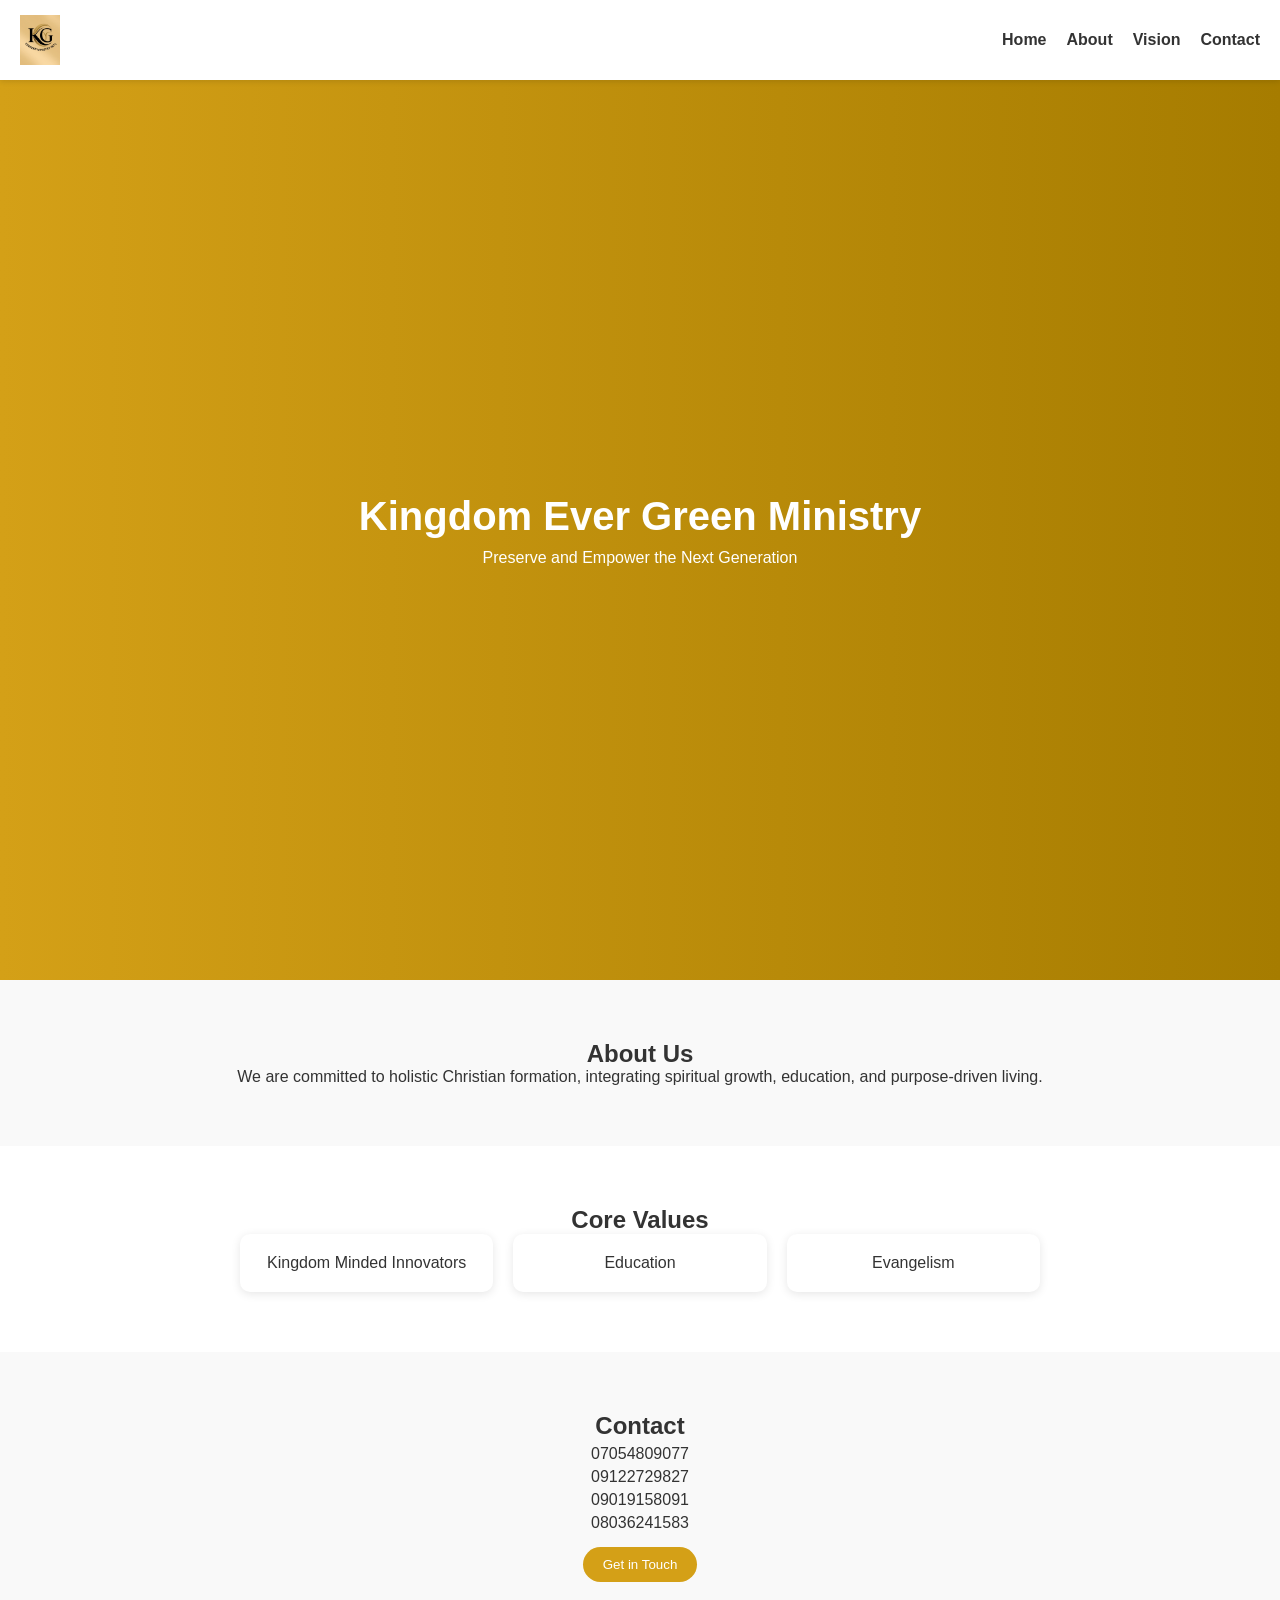
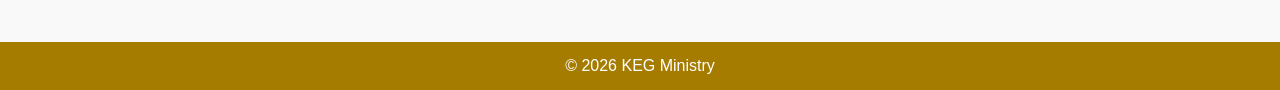
==== index.html @ 03201cab "added initial files for static website preview" ====
<!doctype html>
<html lang="en">
  <head>
    <meta charset="UTF-8" />
    <meta name="viewport" content="width=device-width, initial-scale=1.0" />
    <title>KEG Ministry</title>
    <link rel="stylesheet" href="./style.css" />
  </head>
  <body>
    <nav>
      <img src="logo.jpg" alt="KEG Logo" style="height: 50px" />
      <ul>
        <li><a href="#home">Home</a></li>
        <li><a href="#about">About</a></li>
        <li><a href="#vision">Vision</a></li>
        <li><a href="#contact">Contact</a></li>
      </ul>
    </nav>

    <section class="hero" id="home">
      <h1>Kingdom Ever Green Ministry</h1>
      <p>Preserve and Empower the Next Generation</p>
    </section>

    <section id="about" class="bg-light">
      <h2>About Us</h2>
      <p>
        We are committed to holistic Christian formation, integrating spiritual
        growth, education, and purpose-driven living.
      </p>
    </section>

    <section id="vision">
      <h2>Core Values</h2>
      <div class="cards">
        <div class="card">Kingdom Minded Innovators</div>
        <div class="card">Education</div>
        <div class="card">Evangelism</div>
      </div>
    </section>

    <section id="contact" class="bg-light contact">
      <h2>Contact</h2>
      <p>07054809077</p>
      <p>09122729827</p>
      <p>09019158091</p>
      <p>08036241583</p>
      <button onclick="contactAlert()">Get in Touch</button>
    </section>

    <footer>© <span id="year"></span> KEG Ministry</footer>

    <script>
      function contactAlert() {
        alert('Call or WhatsApp the church using the numbers provided.');
      }

      document.getElementById('year').textContent = new Date().getFullYear();
    </script>
  </body>
</html>
---- style.css ----
:root {
      --primary: #d4a017;
      --primary-dark: #a67c00;
      --bg-light: #f9f9f9;
      --text: #333;
    }

    * {
      margin: 0;
      padding: 0;
      box-sizing: border-box;
      font-family: Arial, sans-serif;
    }

    body {
      color: var(--text);
    }

    nav {
      display: flex;
      justify-content: space-between;
      align-items: center;
      padding: 15px 20px;
      background: white;
      position: sticky;
      top: 0;
      box-shadow: 0 2px 5px rgba(0,0,0,0.1);
      z-index: 1000;
    }

    nav h1 {
      color: var(--primary);
    }

    nav ul {
      list-style: none;
      display: flex;
      gap: 20px;
    }

    nav a {
      text-decoration: none;
      color: var(--text);
      font-weight: bold;
    }

    nav a:hover {
      color: var(--primary);
    }

    .hero {
      height: 100vh;
      background: linear-gradient(to right, var(--primary), var(--primary-dark));
      color: white;
      display: flex;
      flex-direction: column;
      justify-content: center;
      align-items: center;
      text-align: center;
      padding: 20px;
    }

    .hero h1 {
      font-size: 2.5rem;
      margin-bottom: 10px;
    }

    section {
      padding: 60px 20px;
      text-align: center;
    }

    .bg-light {
      background: var(--bg-light);
    }

    .cards {
      display: grid;
      grid-template-columns: repeat(auto-fit, minmax(200px, 1fr));
      gap: 20px;
      max-width: 800px;
      margin: auto;
    }

    .card {
      padding: 20px;
      background: white;
      border-radius: 10px;
      box-shadow: 0 2px 10px rgba(0,0,0,0.1);
      transition: transform 0.3s;
    }

    .card:hover {
      transform: translateY(-5px);
    }

    .contact p {
      margin: 5px 0;
    }

    button {
      margin-top: 10px;
      padding: 10px 20px;
      border: none;
      background: var(--primary);
      color: white;
      border-radius: 20px;
      cursor: pointer;
    }

    button:hover {
      background: var(--primary-dark);
    }

    footer {
      background: var(--primary-dark);
      color: white;
      text-align: center;
      padding: 15px;
    }

    @media (max-width: 600px) {
      .hero h1 {
        font-size: 2rem;
      }

      nav ul {
        display: none;
      }
    }
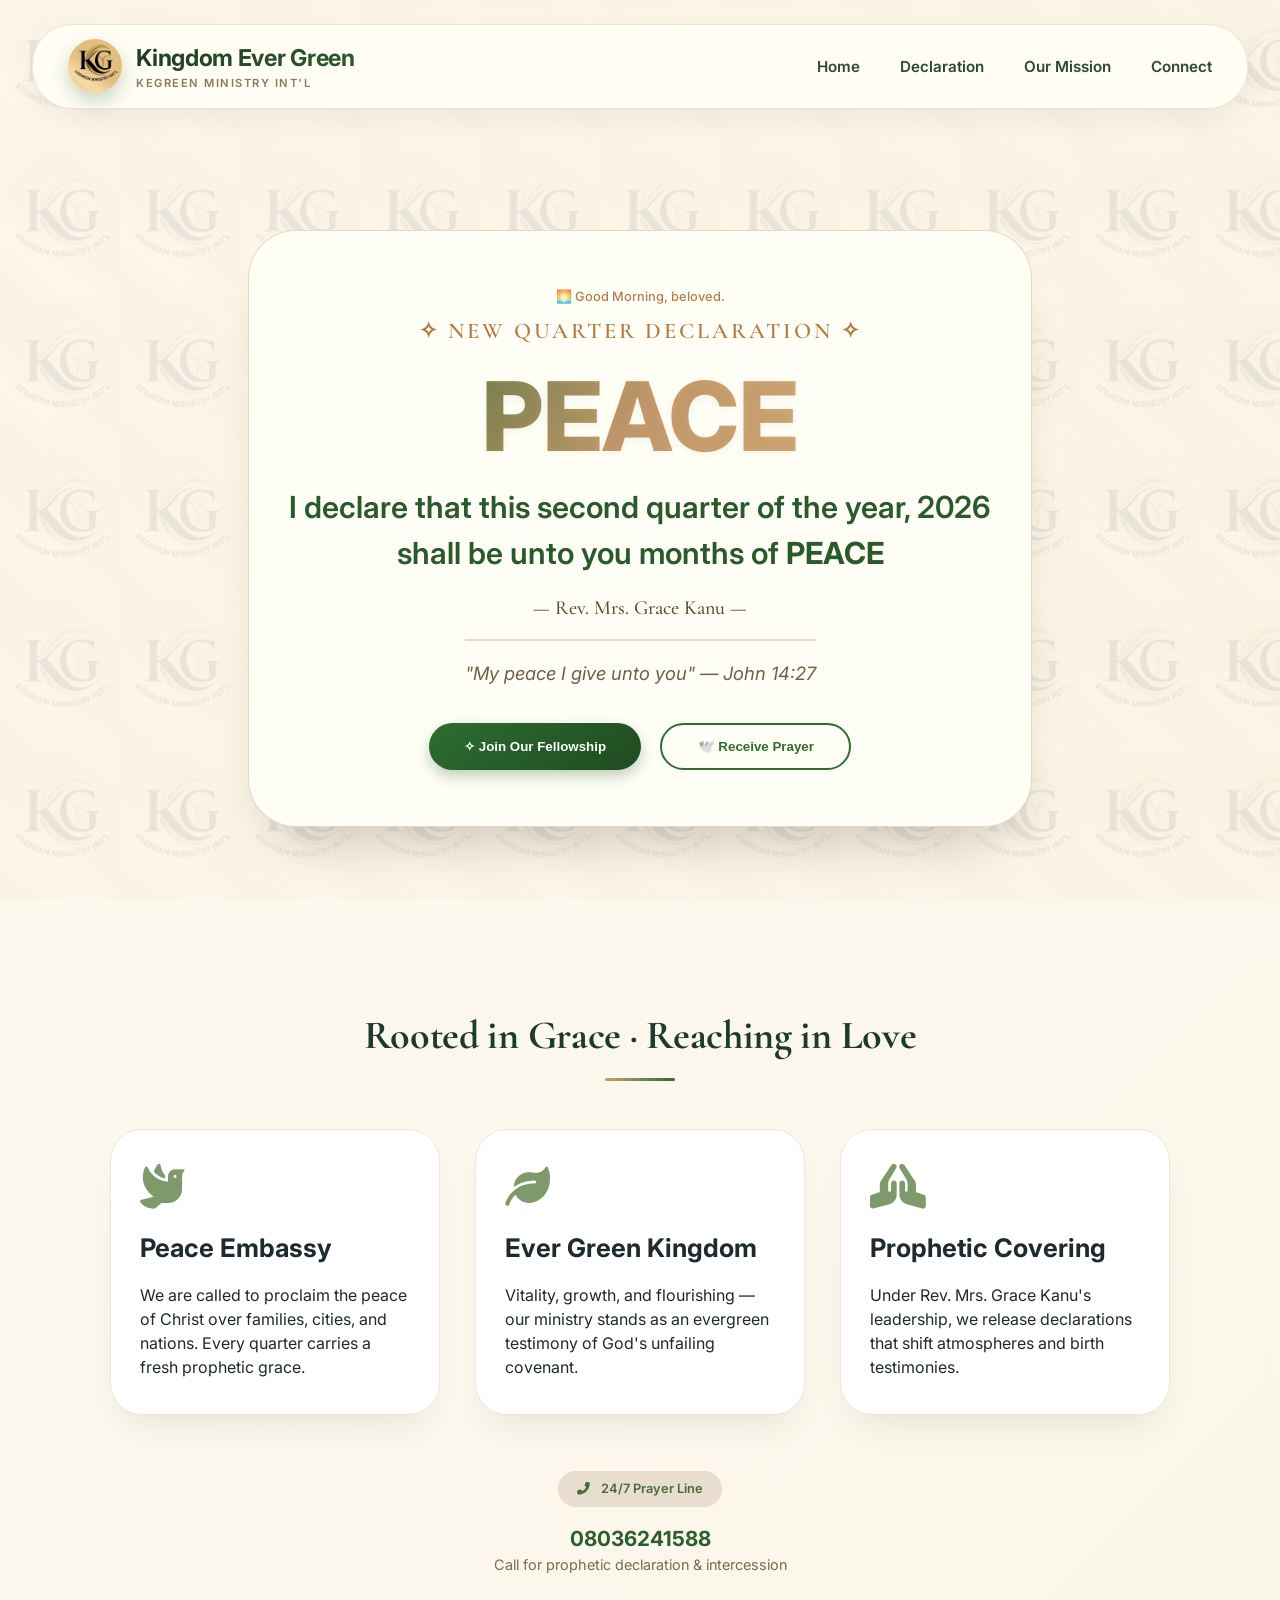
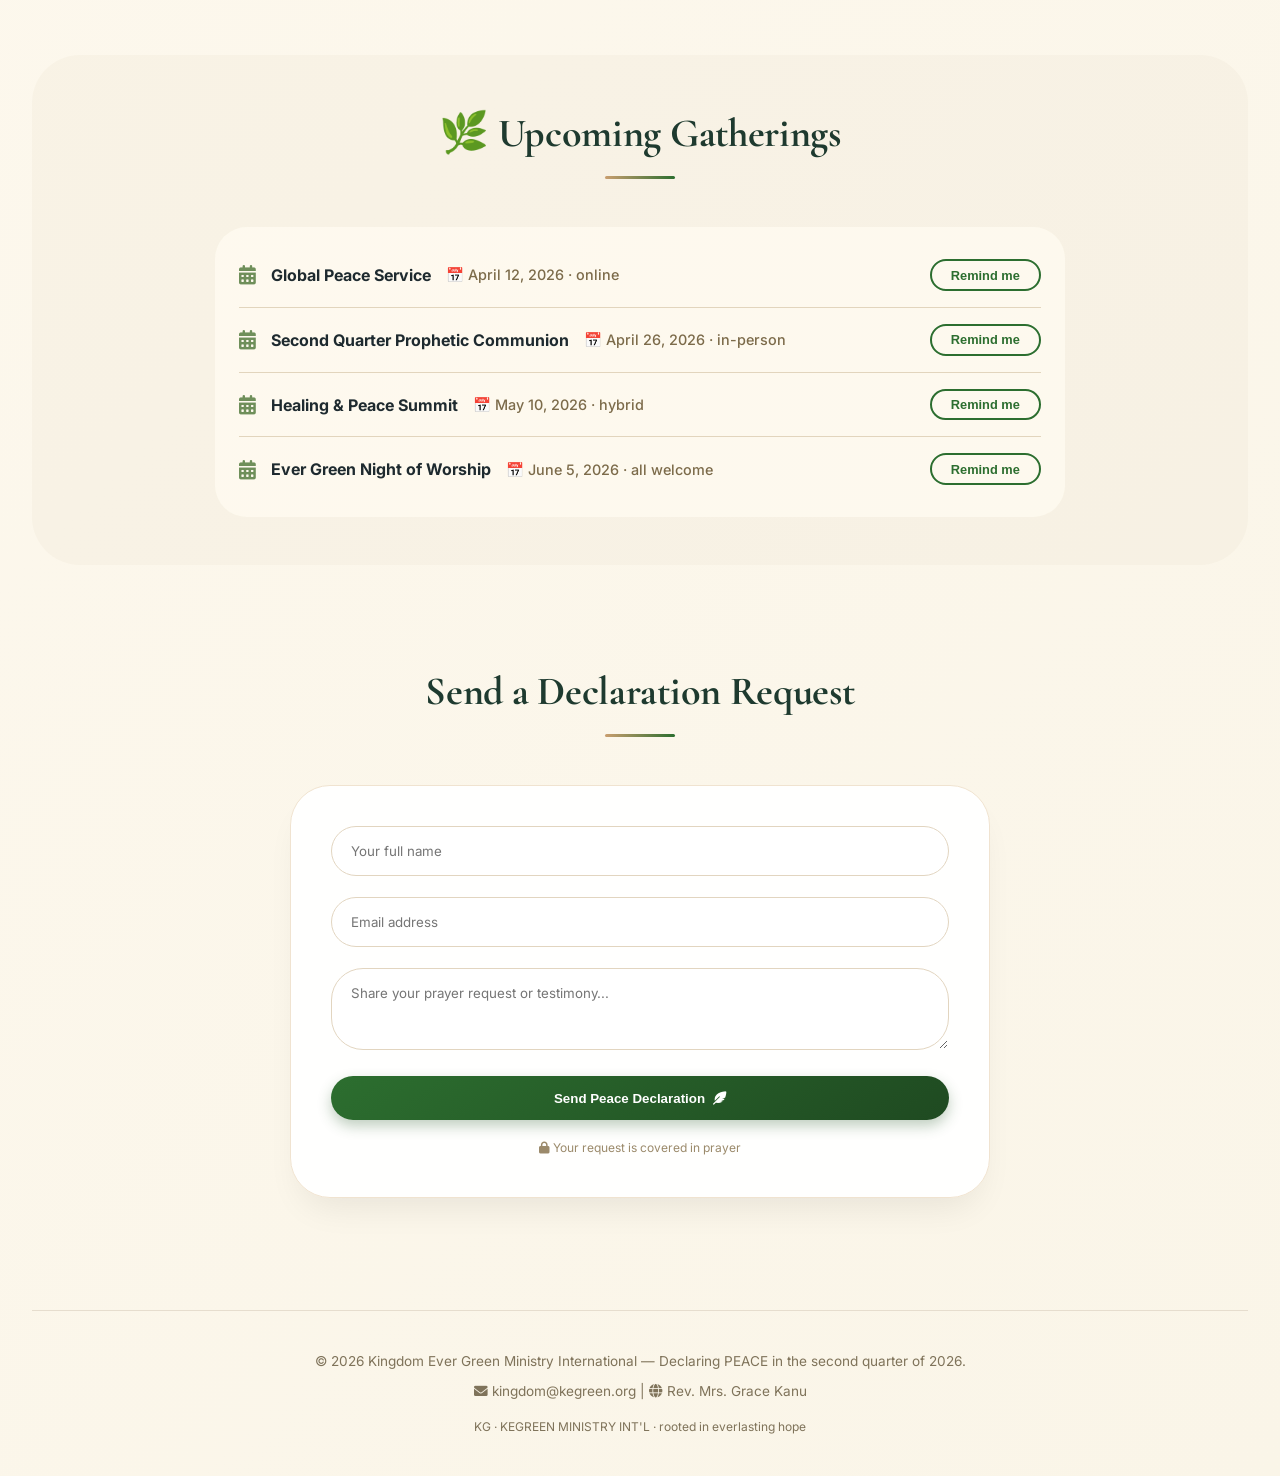
==== commit 131d7e2d: "added website files" ====
--- a/index.html
+++ b/index.html
@@ -2,60 +2,180 @@
 <html lang="en">
   <head>
     <meta charset="UTF-8" />
-    <meta name="viewport" content="width=device-width, initial-scale=1.0" />
-    <title>KEG Ministry</title>
-    <link rel="stylesheet" href="./style.css" />
+    <meta
+      name="viewport"
+      content="width=device-width, initial-scale=1.0, user-scalable=yes"
+    />
+    <title>Kingdom Ever Green Ministry | Peace Declaration 2026</title>
+
+    <!-- ========== FAVICON - Using logo.jpg ========== -->
+    <link rel="icon" type="image/jpeg" href="logo.jpg" />
+    <link rel="apple-touch-icon" href="logo.jpg" />
+
+    <!-- Google Fonts -->
+    <link
+      href="https://fonts.googleapis.com/css2?family=Inter:opsz,wght@14..32,300;14..32,400;14..32,500;14..32,600;14..32,700;14..32,800&family=Cormorant+Garamond:ital,wght@0,400;0,500;0,600;0,700;1,400&display=swap"
+      rel="stylesheet"
+    />
+
+    <!-- Font Awesome 6 -->
+    <link
+      rel="stylesheet"
+      href="https://cdnjs.cloudflare.com/ajax/libs/font-awesome/6.0.0-beta3/css/all.min.css"
+    />
+
+    <!-- External CSS -->
+    <link rel="stylesheet" href="style.css" />
   </head>
   <body>
-    <nav>
-      <img src="logo.jpg" alt="KEG Logo" style="height: 50px" />
-      <ul>
-        <li><a href="#home">Home</a></li>
-        <li><a href="#about">About</a></li>
-        <li><a href="#vision">Vision</a></li>
-        <li><a href="#contact">Contact</a></li>
-      </ul>
-    </nav>
+    <div class="logo-bg-pattern"></div>
+    <div class="app-wrapper">
+      <!-- Navigation -->
+      <nav class="glass-nav">
+        <div class="navbar">
+          <div class="logo-area">
+            <img src="logo.jpg" alt="KG Ministry Logo" class="logo-img" />
+            <div class="logo-text">
+              <h2>Kingdom Ever Green</h2>
+              <p>KEGREEN MINISTRY INT'L</p>
+            </div>
+          </div>
+          <ul class="nav-links">
+            <li><a href="#home">Home</a></li>
+            <li><a href="#declaration">Declaration</a></li>
+            <li><a href="#about">Our Mission</a></li>
+            <li><a href="#contact">Connect</a></li>
+          </ul>
+        </div>
+      </nav>
 
-    <section class="hero" id="home">
-      <h1>Kingdom Ever Green Ministry</h1>
-      <p>Preserve and Empower the Next Generation</p>
-    </section>
+      <!-- Hero + Declaration Section -->
+      <section id="home" class="hero-section fade-up">
+        <div class="declaration-card">
+          <h3>✧ NEW QUARTER DECLARATION ✧</h3>
+          <div class="peace-word">PEACE</div>
+          <div class="quarter-text">
+            I declare that this second quarter of the year, 2026<br />
+            shall be unto you months of <strong>PEACE</strong>
+          </div>
+          <p class="rev-signature">— Rev. Mrs. Grace Kanu —</p>
+          <div class="verse">"My peace I give unto you" — John 14:27</div>
+          <div class="btn-group">
+            <button class="btn-primary" id="joinBtn">
+              ✧ Join Our Fellowship
+            </button>
+            <button class="btn-outline" id="prayerBtn">
+              🕊️ Receive Prayer
+            </button>
+          </div>
+        </div>
+      </section>
 
-    <section id="about" class="bg-light">
-      <h2>About Us</h2>
-      <p>
-        We are committed to holistic Christian formation, integrating spiritual
-        growth, education, and purpose-driven living.
-      </p>
-    </section>
+      <!-- About / Mission -->
+      <section id="about" class="section fade-up">
+        <h2 class="section-title">Rooted in Grace · Reaching in Love</h2>
+        <div class="cards-grid">
+          <div class="card">
+            <i class="fas fa-dove"></i>
+            <h3>Peace Embassy</h3>
+            <p>
+              We are called to proclaim the peace of Christ over families,
+              cities, and nations. Every quarter carries a fresh prophetic
+              grace.
+            </p>
+          </div>
+          <div class="card">
+            <i class="fas fa-leaf"></i>
+            <h3>Ever Green Kingdom</h3>
+            <p>
+              Vitality, growth, and flourishing — our ministry stands as an
+              evergreen testimony of God's unfailing covenant.
+            </p>
+          </div>
+          <div class="card">
+            <i class="fas fa-hands-praying"></i>
+            <h3>Prophetic Covering</h3>
+            <p>
+              Under Rev. Mrs. Grace Kanu's leadership, we release declarations
+              that shift atmospheres and birth testimonies.
+            </p>
+          </div>
+        </div>
+        <div class="prayer-line-container">
+          <span class="prayer-badge"
+            ><i class="fas fa-phone-alt" style="margin-right: 8px"></i> 24/7
+            Prayer Line</span
+          >
+          <p class="phone-number">08036241588</p>
+          <p class="prayer-subtitle">
+            Call for prophetic declaration & intercession
+          </p>
+        </div>
+      </section>
 
-    <section id="vision">
-      <h2>Core Values</h2>
-      <div class="cards">
-        <div class="card">Kingdom Minded Innovators</div>
-        <div class="card">Education</div>
-        <div class="card">Evangelism</div>
-      </div>
-    </section>
+      <!-- Upcoming Events Section -->
+      <section class="section events-section fade-up">
+        <h2 class="section-title">🌿 Upcoming Gatherings</h2>
+        <div id="eventsList" class="events-container"></div>
+      </section>
 
-    <section id="contact" class="bg-light contact">
-      <h2>Contact</h2>
-      <p>07054809077</p>
-      <p>09122729827</p>
-      <p>09019158091</p>
-      <p>08036241583</p>
-      <button onclick="contactAlert()">Get in Touch</button>
-    </section>
+      <!-- Contact Form -->
+      <section id="contact" class="section fade-up">
+        <h2 class="section-title">Send a Declaration Request</h2>
+        <div class="contact-form">
+          <div id="formStatus" class="form-status"></div>
+          <form id="prayerForm">
+            <div class="input-group">
+              <input
+                type="text"
+                id="nameInput"
+                placeholder="Your full name"
+                required
+              />
+            </div>
+            <div class="input-group">
+              <input
+                type="email"
+                id="emailInput"
+                placeholder="Email address"
+                required
+              />
+            </div>
+            <div class="input-group">
+              <textarea
+                id="messageInput"
+                rows="3"
+                placeholder="Share your prayer request or testimony..."
+                required
+              ></textarea>
+            </div>
+            <button type="submit" class="btn-primary submit-btn">
+              Send Peace Declaration <i class="fas fa-feather-alt"></i>
+            </button>
+          </form>
+          <p class="form-footer">
+            <i class="fas fa-lock"></i> Your request is covered in prayer
+          </p>
+        </div>
+      </section>
 
-    <footer>© <span id="year"></span> KEG Ministry</footer>
+      <!-- Footer -->
+      <footer>
+        <p>
+          © <span id="currentYear"></span> Kingdom Ever Green Ministry
+          International — Declaring PEACE in the second quarter of 2026.
+        </p>
+        <p class="footer-contact">
+          <i class="fas fa-envelope"></i> kingdom@kegreen.org |
+          <i class="fas fa-globe"></i> Rev. Mrs. Grace Kanu
+        </p>
+        <div class="footer-brand">
+          KG · KEGREEN MINISTRY INT'L · rooted in everlasting hope
+        </div>
+      </footer>
+    </div>
 
-    <script>
-      function contactAlert() {
-        alert('Call or WhatsApp the church using the numbers provided.');
-      }
-
-      document.getElementById('year').textContent = new Date().getFullYear();
-    </script>
+    <!-- External JavaScript -->
+    <script src="script.js"></script>
   </body>
 </html>
--- a/style.css
+++ b/style.css
@@ -1,130 +1,522 @@
-:root {
-      --primary: #d4a017;
-      --primary-dark: #a67c00;
-      --bg-light: #f9f9f9;
-      --text: #333;
-    }
-
-    * {
-      margin: 0;
-      padding: 0;
-      box-sizing: border-box;
-      font-family: Arial, sans-serif;
-    }
-
-    body {
-      color: var(--text);
-    }
-
-    nav {
-      display: flex;
-      justify-content: space-between;
-      align-items: center;
-      padding: 15px 20px;
-      background: white;
-      position: sticky;
-      top: 0;
-      box-shadow: 0 2px 5px rgba(0,0,0,0.1);
-      z-index: 1000;
-    }
-
-    nav h1 {
-      color: var(--primary);
-    }
-
-    nav ul {
-      list-style: none;
-      display: flex;
-      gap: 20px;
-    }
-
-    nav a {
-      text-decoration: none;
-      color: var(--text);
-      font-weight: bold;
-    }
-
-    nav a:hover {
-      color: var(--primary);
-    }
-
-    .hero {
-      height: 100vh;
-      background: linear-gradient(to right, var(--primary), var(--primary-dark));
-      color: white;
-      display: flex;
-      flex-direction: column;
-      justify-content: center;
-      align-items: center;
-      text-align: center;
-      padding: 20px;
-    }
-
-    .hero h1 {
-      font-size: 2.5rem;
-      margin-bottom: 10px;
-    }
-
-    section {
-      padding: 60px 20px;
-      text-align: center;
-    }
-
-    .bg-light {
-      background: var(--bg-light);
-    }
-
-    .cards {
-      display: grid;
-      grid-template-columns: repeat(auto-fit, minmax(200px, 1fr));
-      gap: 20px;
-      max-width: 800px;
-      margin: auto;
-    }
-
-    .card {
-      padding: 20px;
-      background: white;
-      border-radius: 10px;
-      box-shadow: 0 2px 10px rgba(0,0,0,0.1);
-      transition: transform 0.3s;
-    }
-
-    .card:hover {
-      transform: translateY(-5px);
-    }
-
-    .contact p {
-      margin: 5px 0;
-    }
-
-    button {
-      margin-top: 10px;
-      padding: 10px 20px;
-      border: none;
-      background: var(--primary);
-      color: white;
-      border-radius: 20px;
-      cursor: pointer;
-    }
-
-    button:hover {
-      background: var(--primary-dark);
-    }
-
-    footer {
-      background: var(--primary-dark);
-      color: white;
-      text-align: center;
-      padding: 15px;
-    }
-
-    @media (max-width: 600px) {
-      .hero h1 {
-        font-size: 2rem;
-      }
-
-      nav ul {
-        display: none;
-      }
-    }+/* ========== RESET & GLOBAL ========== */
+* {
+  margin: 0;
+  padding: 0;
+  box-sizing: border-box;
+}
+
+body {
+  font-family: 'Inter', sans-serif;
+  background: linear-gradient(135deg, #fef9ef 0%, #faf5e8 100%);
+  color: #1e2a2f;
+  line-height: 1.5;
+  scroll-behavior: smooth;
+}
+
+/* ========== LOGO AS BACKGROUND (using logo.jpg) ========== */
+.logo-bg-pattern {
+  position: fixed;
+  top: 0;
+  left: 0;
+  width: 100%;
+  height: 100%;
+  background-image: url('logo.jpg');
+  background-repeat: repeat;
+  background-size: 120px auto;
+  opacity: 0.08;
+  pointer-events: none;
+  z-index: 0;
+}
+
+.app-wrapper {
+  position: relative;
+  z-index: 2;
+  max-width: 1400px;
+  margin: 0 auto;
+  padding: 0 32px;
+}
+
+/* ========== GLASS NAVIGATION ========== */
+.glass-nav {
+  background: rgba(255, 253, 245, 0.96);
+  backdrop-filter: blur(16px);
+  border-radius: 2.5rem;
+  margin: 1.5rem 0 1.5rem;
+  padding: 0.9rem 2.2rem;
+  box-shadow:
+    0 12px 32px rgba(0, 0, 0, 0.05),
+    0 1px 2px rgba(0, 0, 0, 0.03);
+  border: 1px solid rgba(180, 160, 120, 0.25);
+}
+
+.navbar {
+  display: flex;
+  justify-content: space-between;
+  align-items: center;
+  flex-wrap: wrap;
+  gap: 1.2rem;
+}
+
+.logo-area {
+  display: flex;
+  align-items: center;
+  gap: 14px;
+}
+
+.logo-img {
+  width: 54px;
+  height: 54px;
+  border-radius: 30px;
+  object-fit: cover;
+  box-shadow: 0 8px 18px rgba(44, 94, 47, 0.25);
+  transition: transform 0.2s;
+}
+
+.logo-img:hover {
+  transform: scale(1.02);
+}
+
+.logo-text h2 {
+  font-size: 1.45rem;
+  font-weight: 700;
+  letter-spacing: -0.3px;
+  background: linear-gradient(135deg, #1f3b24, #2d5a2e);
+  -webkit-background-clip: text;
+  background-clip: text;
+  color: transparent;
+}
+
+.logo-text p {
+  font-size: 0.7rem;
+  letter-spacing: 1.5px;
+  color: #8b7a5c;
+  font-weight: 600;
+}
+
+.nav-links {
+  display: flex;
+  gap: 2.5rem;
+  list-style: none;
+}
+
+.nav-links a {
+  text-decoration: none;
+  font-weight: 600;
+  color: #2d4a2c;
+  transition: 0.2s;
+  font-size: 0.95rem;
+  position: relative;
+}
+
+.nav-links a::after {
+  content: '';
+  position: absolute;
+  bottom: -5px;
+  left: 0;
+  width: 0;
+  height: 2px;
+  background: #b87c4f;
+  transition: width 0.25s;
+}
+
+.nav-links a:hover::after {
+  width: 100%;
+}
+
+.nav-links a:hover {
+  color: #b87c4f;
+}
+
+/* ========== HERO DECLARATION ========== */
+.hero-section {
+  min-height: 88vh;
+  display: flex;
+  align-items: center;
+  justify-content: center;
+  text-align: center;
+  flex-direction: column;
+  padding: 2rem 1rem;
+}
+
+.declaration-card {
+  background: rgba(255, 255, 248, 0.92);
+  backdrop-filter: blur(8px);
+  border-radius: 3rem;
+  padding: 3.5rem 2.5rem;
+  max-width: 900px;
+  margin: 0 auto;
+  border: 1px solid rgba(200, 180, 140, 0.5);
+  box-shadow: 0 35px 55px -25px rgba(0, 0, 0, 0.2);
+  transition: all 0.3s;
+}
+
+.declaration-card h3 {
+  font-family: 'Cormorant Garamond', serif;
+  font-size: 1.4rem;
+  font-weight: 600;
+  letter-spacing: 3px;
+  color: #b47c44;
+  text-transform: uppercase;
+}
+
+.peace-word {
+  font-size: 6rem;
+  font-weight: 800;
+  background: linear-gradient(125deg, #2c6b2f, #c99e6f, #e2b87a);
+  -webkit-background-clip: text;
+  background-clip: text;
+  color: transparent;
+  margin: 1rem 0;
+  line-height: 1.1;
+  text-shadow: 0 2px 8px rgba(0, 0, 0, 0.05);
+}
+
+.quarter-text {
+  font-size: 1.9rem;
+  font-weight: 600;
+  color: #2a5a2b;
+  margin-bottom: 1rem;
+}
+
+.rev-signature {
+  margin-top: 1rem;
+  font-family: 'Cormorant Garamond', serif;
+  font-size: 1.25rem;
+  font-weight: 500;
+  color: #5f4c2e;
+}
+
+.verse {
+  font-style: italic;
+  font-size: 1.15rem;
+  color: #6f6046;
+  border-top: 2px solid #e8ddc8;
+  display: inline-block;
+  padding-top: 1.2rem;
+  margin-top: 1rem;
+}
+
+.btn-group {
+  margin-top: 2.2rem;
+  display: flex;
+  gap: 1.2rem;
+  justify-content: center;
+  flex-wrap: wrap;
+}
+
+.btn-primary {
+  background: linear-gradient(145deg, #2c6e2f, #1f4a21);
+  border: none;
+  padding: 0.9rem 2.2rem;
+  border-radius: 60px;
+  color: white;
+  font-weight: 600;
+  cursor: pointer;
+  transition: all 0.25s;
+  box-shadow: 0 6px 14px rgba(44, 94, 47, 0.3);
+}
+
+.btn-primary:hover {
+  transform: translateY(-3px);
+  box-shadow: 0 12px 22px rgba(44, 94, 47, 0.35);
+  background: linear-gradient(145deg, #1f5422, #164018);
+}
+
+.btn-outline {
+  background: transparent;
+  border: 2px solid #2c6e2f;
+  padding: 0.9rem 2.2rem;
+  border-radius: 60px;
+  color: #2c6e2f;
+  font-weight: 600;
+  cursor: pointer;
+  transition: 0.25s;
+}
+
+.btn-outline:hover {
+  background: #2c6e2f;
+  color: white;
+  transform: translateY(-2px);
+  box-shadow: 0 6px 14px rgba(44, 94, 47, 0.2);
+}
+
+/* ========== SECTIONS ========== */
+.section {
+  padding: 5rem 1rem;
+}
+
+.section-title {
+  font-size: 2.5rem;
+  font-weight: 700;
+  font-family: 'Cormorant Garamond', serif;
+  text-align: center;
+  margin-bottom: 3rem;
+  color: #1e3a2f;
+  letter-spacing: -0.3px;
+  position: relative;
+}
+
+.section-title:after {
+  content: '';
+  display: block;
+  width: 70px;
+  height: 3px;
+  background: linear-gradient(90deg, #c99e6f, #2c6e2f);
+  margin: 0.8rem auto 0;
+  border-radius: 4px;
+}
+
+.cards-grid {
+  display: flex;
+  flex-wrap: wrap;
+  gap: 2.2rem;
+  justify-content: center;
+}
+
+.card {
+  background: white;
+  border-radius: 2rem;
+  padding: 2.2rem 1.8rem;
+  flex: 1 1 280px;
+  max-width: 330px;
+  box-shadow: 0 20px 35px -12px rgba(0, 0, 0, 0.08);
+  transition: 0.3s ease;
+  border: 1px solid #f0e6d8;
+}
+
+.card:hover {
+  transform: translateY(-8px);
+  border-color: #d4c0a0;
+  box-shadow: 0 28px 40px -18px rgba(0, 0, 0, 0.15);
+}
+
+.card i {
+  font-size: 2.8rem;
+  color: #7e9a6b;
+  margin-bottom: 1.2rem;
+}
+
+.card h3 {
+  font-size: 1.6rem;
+  margin-bottom: 1rem;
+  font-weight: 700;
+}
+
+.prayer-line-container {
+  text-align: center;
+  margin-top: 3.5rem;
+}
+
+.prayer-badge {
+  display: inline-block;
+  background: #e8ddce;
+  padding: 0.5rem 1.2rem;
+  border-radius: 40px;
+  font-size: 0.8rem;
+  font-weight: 600;
+  color: #4a6b3c;
+}
+
+.phone-number {
+  margin-top: 1rem;
+  font-size: 1.3rem;
+  font-weight: 700;
+  color: #2c5e2f;
+}
+
+.prayer-subtitle {
+  color: #7b6a4c;
+  font-size: 0.9rem;
+}
+
+.contact-form {
+  max-width: 700px;
+  margin: 0 auto;
+  background: #ffffffec;
+  padding: 2.5rem;
+  border-radius: 2.5rem;
+  backdrop-filter: blur(2px);
+  box-shadow: 0 20px 35px -12px rgba(0, 0, 0, 0.08);
+  border: 1px solid #f0e3d0;
+}
+
+.input-group {
+  margin-bottom: 1.3rem;
+}
+
+input,
+textarea {
+  width: 100%;
+  padding: 1rem 1.2rem;
+  border-radius: 2rem;
+  border: 1.5px solid #e2d5c0;
+  background: white;
+  font-family: 'Inter', sans-serif;
+  transition: 0.2s;
+}
+
+input:focus,
+textarea:focus {
+  outline: none;
+  border-color: #7e9a6b;
+  box-shadow: 0 0 0 3px rgba(126, 154, 107, 0.2);
+}
+
+.submit-btn {
+  width: 100%;
+  display: flex;
+  align-items: center;
+  justify-content: center;
+  gap: 8px;
+}
+
+.form-status {
+  display: none;
+  background: #e0f0dc;
+  border-radius: 2rem;
+  padding: 0.8rem;
+  margin-bottom: 1rem;
+  text-align: center;
+  font-weight: 500;
+}
+
+.form-footer {
+  font-size: 0.75rem;
+  margin-top: 1.2rem;
+  text-align: center;
+  color: #9b8a6b;
+}
+
+/* events list styling */
+.events-section {
+  background: rgba(232, 222, 202, 0.2);
+  border-radius: 3rem;
+  margin: 0 0 1rem 0;
+  padding: 3rem 1rem;
+}
+
+.events-container {
+  max-width: 850px;
+  margin: 0 auto;
+  background: rgba(255, 252, 242, 0.7);
+  border-radius: 2rem;
+  padding: 1rem 1.5rem;
+}
+
+.event-item {
+  display: flex;
+  justify-content: space-between;
+  align-items: center;
+  flex-wrap: wrap;
+  border-bottom: 1px solid #e2d5bd;
+  padding: 1rem 0;
+}
+
+.event-item:last-child {
+  border-bottom: none;
+}
+
+.event-info {
+  display: flex;
+  align-items: center;
+  gap: 15px;
+  flex-wrap: wrap;
+}
+
+.event-date {
+  color: #7c6b4a;
+  font-size: 0.9rem;
+  font-weight: 500;
+}
+
+.small-btn {
+  padding: 0.4rem 1.2rem;
+  font-size: 0.8rem;
+  border-radius: 40px;
+}
+
+/* footer */
+footer {
+  text-align: center;
+  padding: 2.5rem;
+  font-size: 0.85rem;
+  color: #7f735a;
+  border-top: 1px solid #e6ddce;
+  margin-top: 2rem;
+}
+
+.footer-contact {
+  margin-top: 0.6rem;
+}
+
+.footer-brand {
+  margin-top: 1rem;
+  font-size: 0.75rem;
+}
+
+/* ========== ANIMATIONS ========== */
+.fade-up {
+  opacity: 0;
+  transform: translateY(28px);
+  transition:
+    opacity 0.7s cubic-bezier(0.2, 0.9, 0.4, 1),
+    transform 0.6s ease;
+}
+
+.fade-up.visible {
+  opacity: 1;
+  transform: translateY(0);
+}
+
+/* ========== MOBILE RESPONSIVE ========== */
+@media (max-width: 780px) {
+  .app-wrapper {
+    padding: 0 18px;
+  }
+
+  .navbar {
+    flex-direction: column;
+    text-align: center;
+  }
+
+  .nav-links {
+    gap: 1.4rem;
+    flex-wrap: wrap;
+    justify-content: center;
+  }
+
+  .peace-word {
+    font-size: 3.2rem;
+  }
+
+  .quarter-text {
+    font-size: 1.3rem;
+  }
+
+  .declaration-card {
+    padding: 2rem 1.2rem;
+  }
+
+  .section-title {
+    font-size: 2rem;
+  }
+
+  .glass-nav {
+    padding: 0.9rem 1.2rem;
+  }
+
+  .event-item {
+    flex-direction: column;
+    gap: 10px;
+    text-align: center;
+  }
+
+  .event-info {
+    justify-content: center;
+  }
+
+  .logo-img {
+    width: 48px;
+    height: 48px;
+  }
+}
